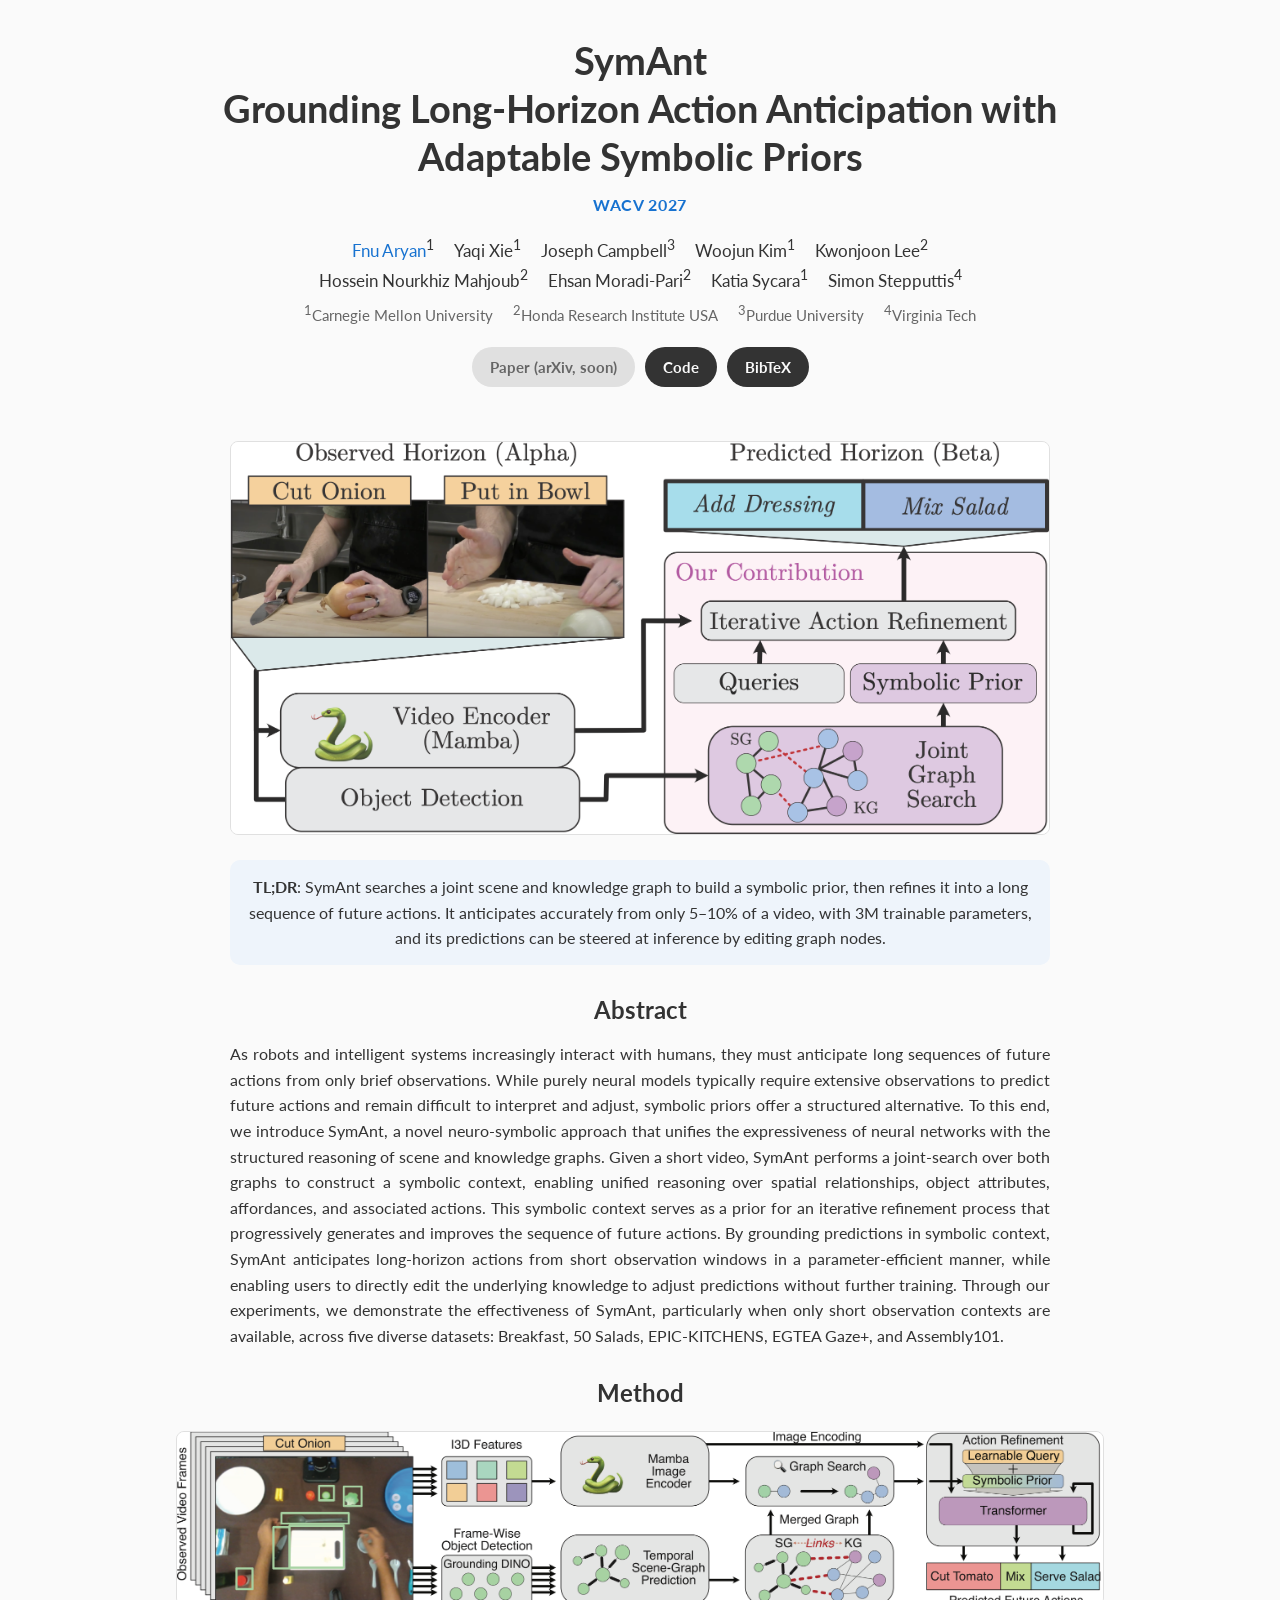
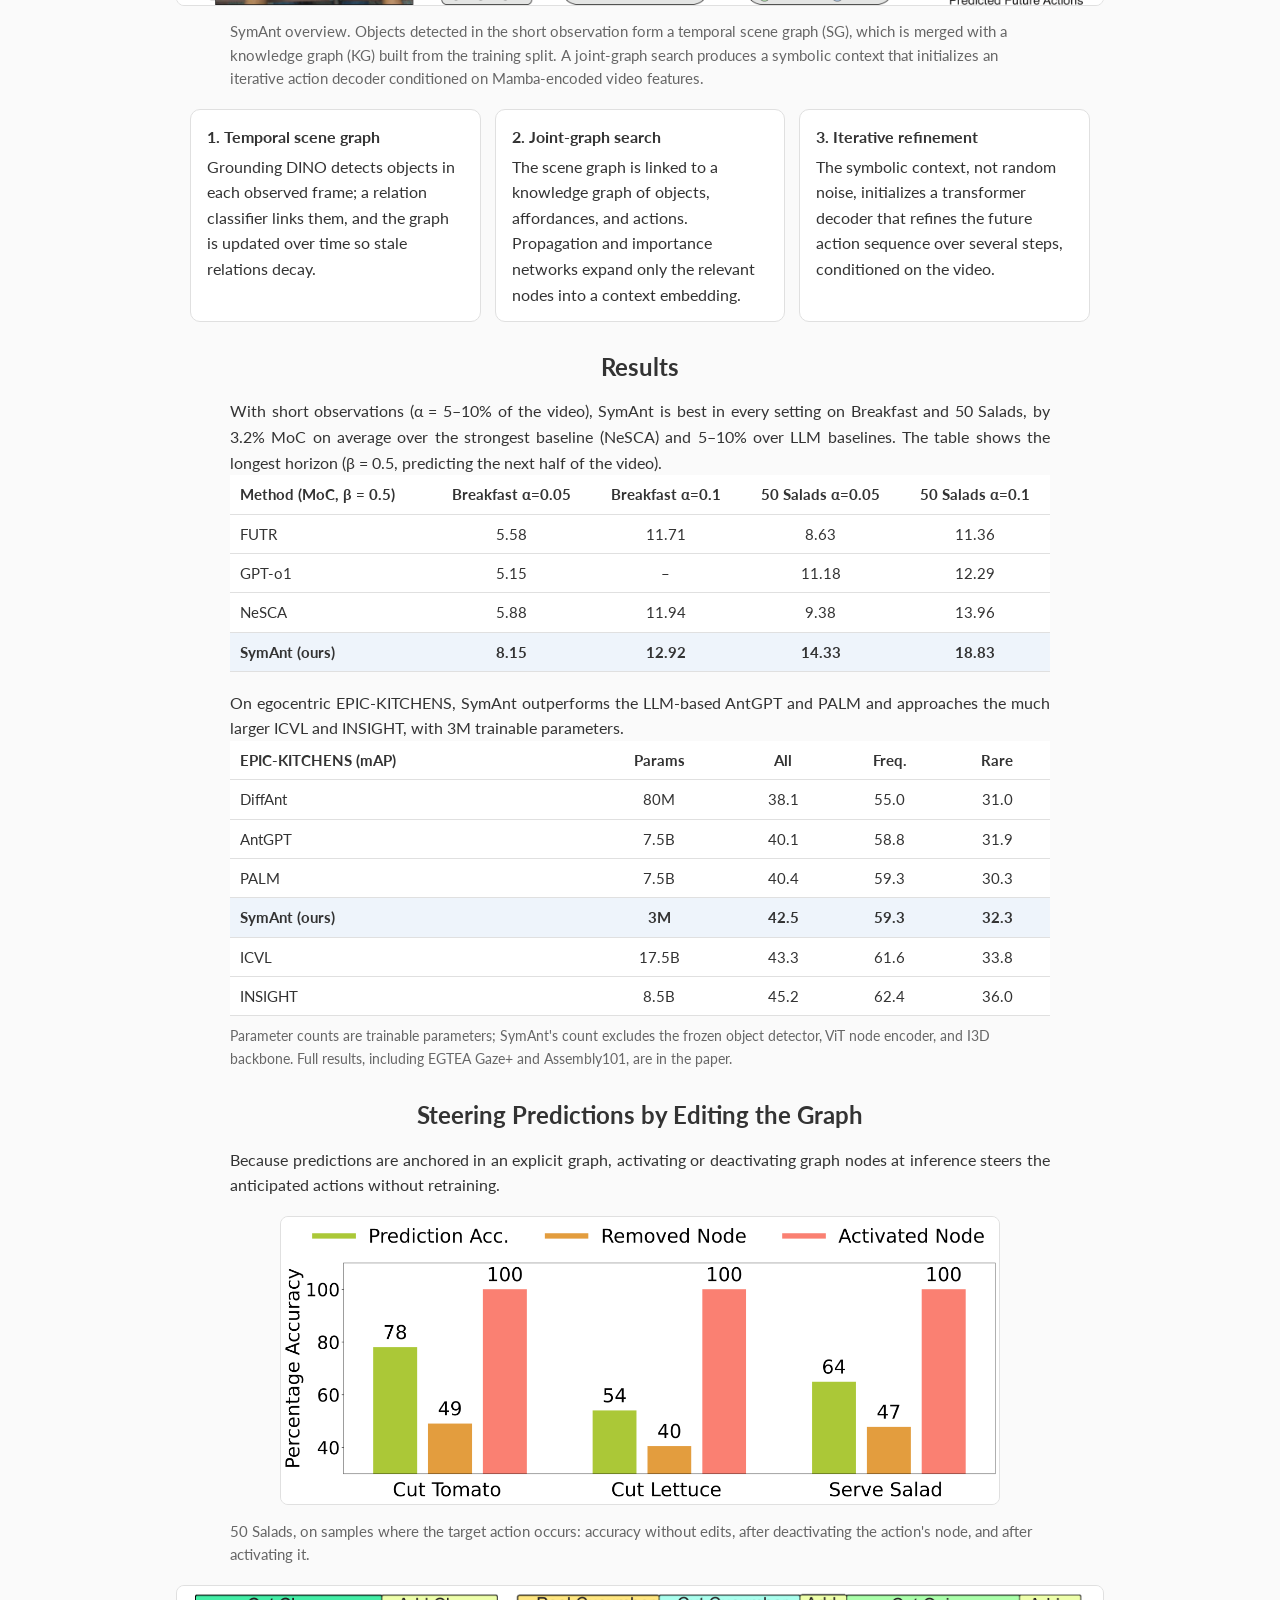
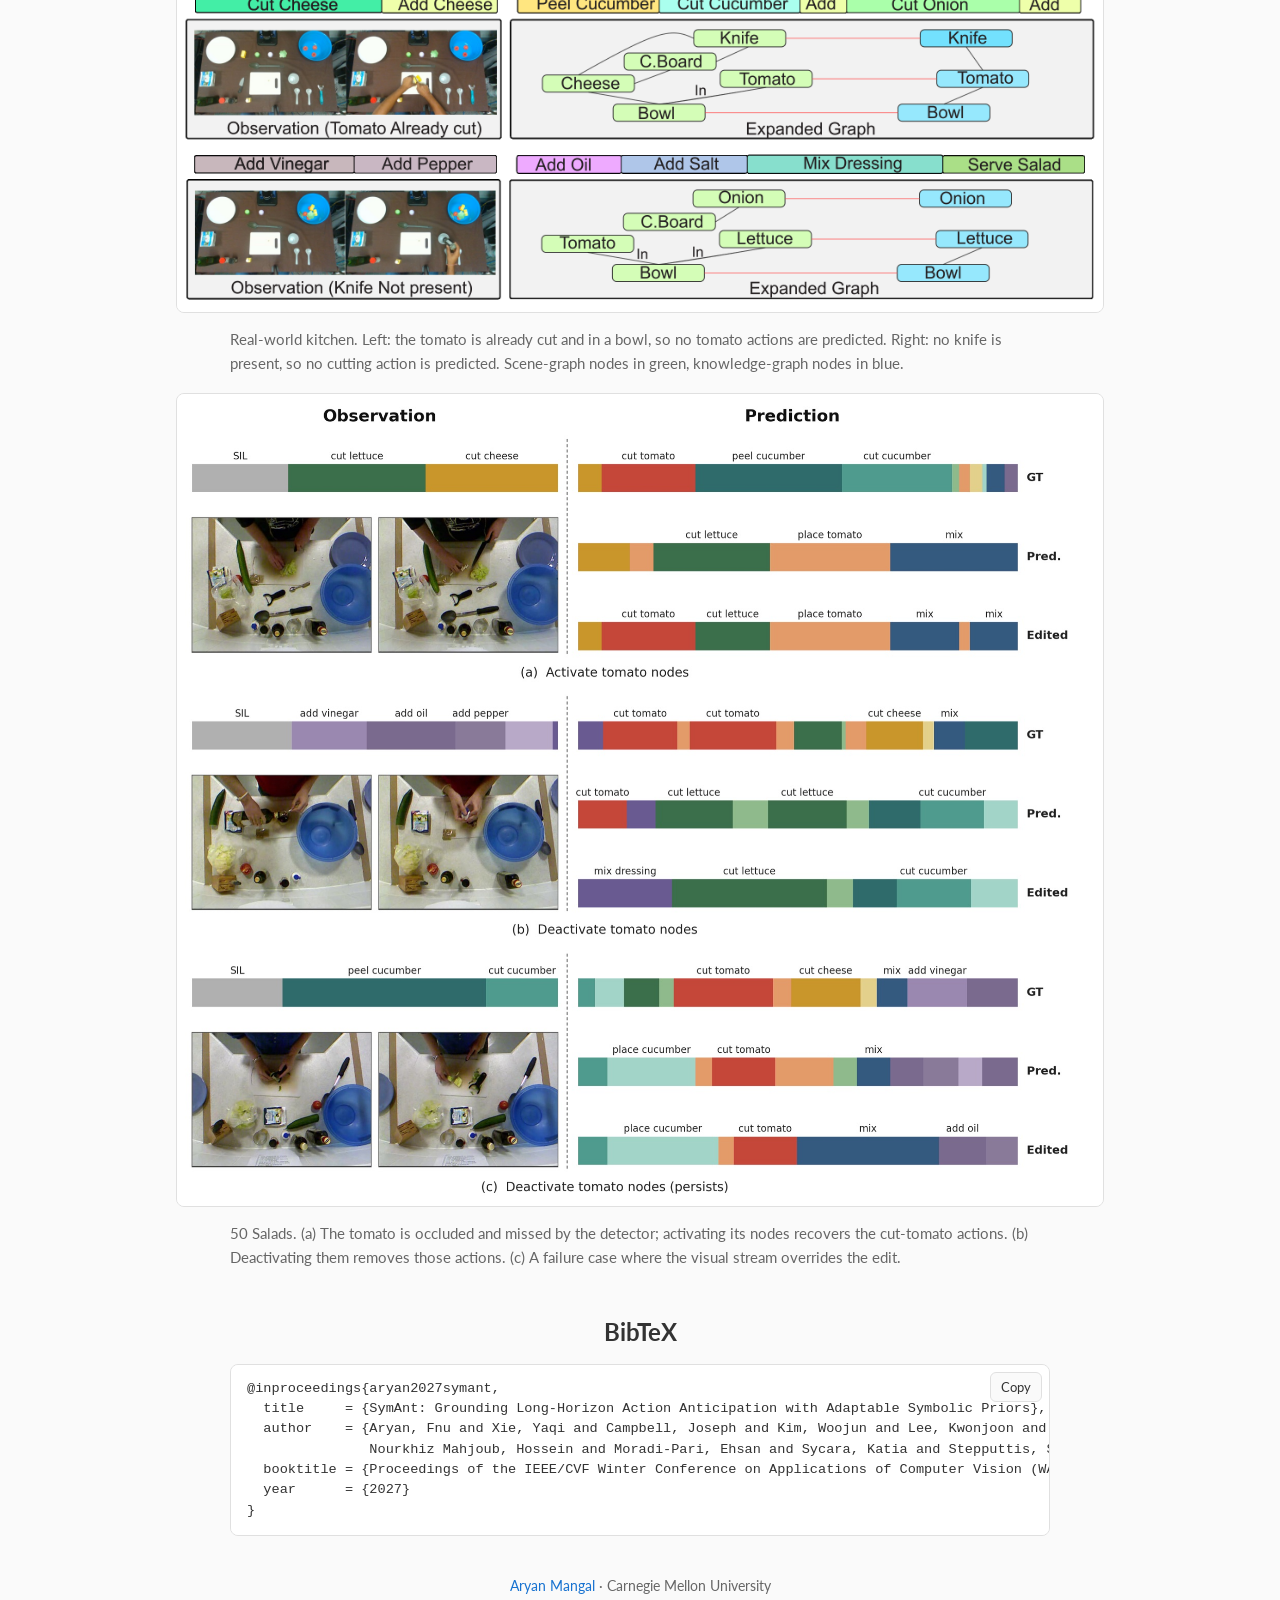
==== symant/index.html @ 1afdf126 "Add SymAnt (WACV 2027) project page Co-Authored-By: Claude Opus 5.5 <noreply@anthropic.com>" ====
<!DOCTYPE html>
<html lang="en">
<head>
	<meta charset="UTF-8">
	<meta name="viewport" content="width=device-width, initial-scale=1.0">
	<title>SymAnt: Grounding Long-Horizon Action Anticipation with Adaptable Symbolic Priors</title>
	<meta name="description" content="SymAnt (WACV 2027): a neuro-symbolic approach that searches a joint scene and knowledge graph to anticipate long sequences of future actions from short video observations, with only 3M trainable parameters.">
	<meta name="author" content="Fnu Aryan">
	<link rel="canonical" href="https://aryanmangal769.github.io/symant/">
	<meta property="og:type" content="website">
	<meta property="og:title" content="SymAnt: Grounding Long-Horizon Action Anticipation with Adaptable Symbolic Priors">
	<meta property="og:description" content="Neuro-symbolic long-horizon action anticipation from short observations. WACV 2027.">
	<meta property="og:url" content="https://aryanmangal769.github.io/symant/">
	<meta property="og:image" content="https://aryanmangal769.github.io/symant/static/overview.png">
	<meta name="twitter:card" content="summary_large_image">
	<link rel="icon" type="image/png" sizes="32x32" href="../assets/documents/imgs/favicon-32.png?v=4">
	<link rel="stylesheet" href="https://fonts.googleapis.com/css2?family=Lato:ital,wght@0,400;0,700;1,400&display=swap">
	<style>
		:root {
			--bg: #fafafa;
			--surface: #ffffff;
			--text: #333333;
			--muted: #666666;
			--border: #e0e0e0;
			--link: #1772d0;
			--hover: #f09228;
			--accent-bg: #eef4fb;
		}
		@media (prefers-color-scheme: dark) {
			:root {
				--bg: #16181b;
				--surface: #1f2226;
				--text: #e3e3e3;
				--muted: #a0a4a8;
				--border: #33373c;
				--link: #6fb1ff;
				--hover: #f5a54a;
				--accent-bg: #1d2a38;
			}
		}
		* { box-sizing: border-box; }
		body {
			margin: 0;
			background: var(--bg);
			color: var(--text);
			font-family: 'Lato', Verdana, Helvetica, sans-serif;
			font-size: 16px;
			line-height: 1.6;
			-webkit-font-smoothing: antialiased;
		}
		a { color: var(--link); text-decoration: none; }
		a:hover { color: var(--hover); }
		.wrap { max-width: 960px; margin: 0 auto; padding: 0 16px; }
		header { text-align: center; padding: 36px 0 8px; }
		h1 { font-size: clamp(1.6rem, 3.6vw, 2.4rem); line-height: 1.25; margin: 0 0 12px; }
		h1 .name { display: block; }
		.venue { display: inline-block; font-weight: 700; color: var(--link); letter-spacing: 0.04em; margin-bottom: 16px; }
		.authors { font-size: 1.05rem; margin: 0 auto 6px; max-width: 820px; }
		.authors span { display: inline-block; margin: 0 8px; white-space: nowrap; }
		.affils { color: var(--muted); font-size: 0.95rem; margin-bottom: 20px; }
		.affils span { display: inline-block; margin: 0 8px; }
		.buttons { display: flex; flex-wrap: wrap; gap: 10px; justify-content: center; margin: 8px 0 28px; }
		.btn {
			display: inline-flex; align-items: center; gap: 6px;
			padding: 8px 18px; border-radius: 999px;
			background: var(--text); color: var(--bg); font-weight: 700; font-size: 0.95rem;
		}
		.btn:hover { background: var(--link); color: #fff; }
		.btn.disabled { background: var(--border); color: var(--muted); cursor: default; }
		section { padding: 18px 0 8px; }
		h2 { font-size: 1.5rem; margin: 0 0 12px; text-align: center; }
		.tldr {
			background: var(--accent-bg); border-radius: 10px;
			padding: 14px 18px; margin: 0 auto 8px; max-width: 820px; text-align: center;
		}
		.prose { max-width: 820px; margin: 0 auto; text-align: justify; }
		figure { margin: 18px 0; text-align: center; }
		figure img, figure video {
			max-width: 100%; height: auto; border-radius: 8px;
			background: #fff; border: 1px solid var(--border);
		}
		figcaption { color: var(--muted); font-size: 0.92rem; margin: 8px auto 0; max-width: 820px; text-align: left; }
		.steps { display: grid; grid-template-columns: repeat(auto-fit, minmax(240px, 1fr)); gap: 14px; max-width: 900px; margin: 0 auto; }
		.step { background: var(--surface); border: 1px solid var(--border); border-radius: 10px; padding: 14px 16px; }
		.step b { display: block; margin-bottom: 4px; }
		.table-wrap { overflow-x: auto; max-width: 820px; margin: 0 auto; }
		table { border-collapse: collapse; width: 100%; font-size: 0.95rem; background: var(--surface); }
		th, td { padding: 7px 10px; border-bottom: 1px solid var(--border); text-align: center; white-space: nowrap; }
		th:first-child, td:first-child { text-align: left; }
		thead th { font-weight: 700; }
		tr.ours td { font-weight: 700; background: var(--accent-bg); }
		.note { color: var(--muted); font-size: 0.9rem; max-width: 820px; margin: 8px auto 0; }
		pre {
			background: var(--surface); border: 1px solid var(--border); border-radius: 8px;
			padding: 14px 16px; overflow-x: auto; font-size: 0.85rem; line-height: 1.5; margin: 0;
		}
		.bib { position: relative; max-width: 820px; margin: 0 auto; }
		.copy {
			position: absolute; top: 8px; right: 8px; font: inherit; font-size: 0.8rem;
			padding: 4px 10px; border-radius: 6px; border: 1px solid var(--border);
			background: var(--bg); color: var(--text); cursor: pointer;
		}
		footer { text-align: center; color: var(--muted); font-size: 0.85rem; padding: 32px 0; }
	</style>
</head>
<body>
	<div class="wrap">
		<header>
			<h1><span class="name">SymAnt</span>Grounding Long-Horizon Action Anticipation with Adaptable Symbolic Priors</h1>
			<div class="venue">WACV 2027</div>
			<div class="authors">
				<span><a href="../">Fnu Aryan</a><sup>1</sup></span>
				<span>Yaqi Xie<sup>1</sup></span>
				<span>Joseph Campbell<sup>3</sup></span>
				<span>Woojun Kim<sup>1</sup></span>
				<span>Kwonjoon Lee<sup>2</sup></span>
				<span>Hossein Nourkhiz Mahjoub<sup>2</sup></span>
				<span>Ehsan Moradi-Pari<sup>2</sup></span>
				<span>Katia Sycara<sup>1</sup></span>
				<span>Simon Stepputtis<sup>4</sup></span>
			</div>
			<div class="affils">
				<span><sup>1</sup>Carnegie Mellon University</span>
				<span><sup>2</sup>Honda Research Institute USA</span>
				<span><sup>3</sup>Purdue University</span>
				<span><sup>4</sup>Virginia Tech</span>
			</div>
			<div class="buttons">
				<span class="btn disabled" title="arXiv link coming soon">Paper (arXiv, soon)</span>
				<a class="btn" href="https://github.com/aryanmangal769/SymAnt-Neurosymbolic-diffusion-models/tree/master" target="_blank" rel="noopener">Code</a>
				<a class="btn" href="#bibtex">BibTeX</a>
			</div>
		</header>

		<figure>
			<img src="static/teaser.png" alt="SymAnt at a glance: from two observed frames (cut onion, put in bowl), a Mamba video encoder and object detection feed a joint scene- and knowledge-graph search whose symbolic prior drives iterative action refinement to predict add dressing and mix salad." style="max-width:min(100%, 820px)">
		</figure>

		<div class="tldr">
			<b>TL;DR</b>: SymAnt searches a joint scene and knowledge graph to build a symbolic prior, then refines it into a long sequence of future actions. It anticipates accurately from only 5&ndash;10% of a video, with 3M trainable parameters, and its predictions can be steered at inference by editing graph nodes.
		</div>

		<section id="abstract">
			<h2>Abstract</h2>
			<p class="prose">As robots and intelligent systems increasingly interact with humans, they must anticipate long sequences of future actions from only brief observations. While purely neural models typically require extensive observations to predict future actions and remain difficult to interpret and adjust, symbolic priors offer a structured alternative. To this end, we introduce SymAnt, a novel neuro-symbolic approach that unifies the expressiveness of neural networks with the structured reasoning of scene and knowledge graphs. Given a short video, SymAnt performs a joint-search over both graphs to construct a symbolic context, enabling unified reasoning over spatial relationships, object attributes, affordances, and associated actions. This symbolic context serves as a prior for an iterative refinement process that progressively generates and improves the sequence of future actions. By grounding predictions in symbolic context, SymAnt anticipates long-horizon actions from short observation windows in a parameter-efficient manner, while enabling users to directly edit the underlying knowledge to adjust predictions without further training. Through our experiments, we demonstrate the effectiveness of SymAnt, particularly when only short observation contexts are available, across five diverse datasets: Breakfast, 50 Salads, EPIC-KITCHENS, EGTEA Gaze+, and Assembly101.</p>
		</section>

		<section id="method">
			<h2>Method</h2>
			<figure>
				<img src="static/overview.png" alt="SymAnt architecture: a Mamba video encoder, a temporal scene graph merged with a knowledge graph, joint-graph search producing a symbolic prior, and an iterative action decoder." loading="lazy">
				<figcaption>SymAnt overview. Objects detected in the short observation form a temporal scene graph (SG), which is merged with a knowledge graph (KG) built from the training split. A joint-graph search produces a symbolic context that initializes an iterative action decoder conditioned on Mamba-encoded video features.</figcaption>
			</figure>
			<div class="steps">
				<div class="step"><b>1. Temporal scene graph</b>Grounding DINO detects objects in each observed frame; a relation classifier links them, and the graph is updated over time so stale relations decay.</div>
				<div class="step"><b>2. Joint-graph search</b>The scene graph is linked to a knowledge graph of objects, affordances, and actions. Propagation and importance networks expand only the relevant nodes into a context embedding.</div>
				<div class="step"><b>3. Iterative refinement</b>The symbolic context, not random noise, initializes a transformer decoder that refines the future action sequence over several steps, conditioned on the video.</div>
			</div>
		</section>

		<section id="results">
			<h2>Results</h2>
			<p class="prose">With short observations (&alpha; = 5&ndash;10% of the video), SymAnt is best in every setting on Breakfast and 50 Salads, by 3.2% MoC on average over the strongest baseline (NeSCA) and 5&ndash;10% over LLM baselines. The table shows the longest horizon (&beta; = 0.5, predicting the next half of the video).</p>
			<div class="table-wrap">
				<table>
					<thead>
						<tr><th>Method (MoC, &beta; = 0.5)</th><th>Breakfast &alpha;=0.05</th><th>Breakfast &alpha;=0.1</th><th>50 Salads &alpha;=0.05</th><th>50 Salads &alpha;=0.1</th></tr>
					</thead>
					<tbody>
						<tr><td>FUTR</td><td>5.58</td><td>11.71</td><td>8.63</td><td>11.36</td></tr>
						<tr><td>GPT-o1</td><td>5.15</td><td>&ndash;</td><td>11.18</td><td>12.29</td></tr>
						<tr><td>NeSCA</td><td>5.88</td><td>11.94</td><td>9.38</td><td>13.96</td></tr>
						<tr class="ours"><td>SymAnt (ours)</td><td>8.15</td><td>12.92</td><td>14.33</td><td>18.83</td></tr>
					</tbody>
				</table>
			</div>
			<p class="prose" style="margin-top:18px">On egocentric EPIC-KITCHENS, SymAnt outperforms the LLM-based AntGPT and PALM and approaches the much larger ICVL and INSIGHT, with 3M trainable parameters.</p>
			<div class="table-wrap">
				<table>
					<thead>
						<tr><th>EPIC-KITCHENS (mAP)</th><th>Params</th><th>All</th><th>Freq.</th><th>Rare</th></tr>
					</thead>
					<tbody>
						<tr><td>DiffAnt</td><td>80M</td><td>38.1</td><td>55.0</td><td>31.0</td></tr>
						<tr><td>AntGPT</td><td>7.5B</td><td>40.1</td><td>58.8</td><td>31.9</td></tr>
						<tr><td>PALM</td><td>7.5B</td><td>40.4</td><td>59.3</td><td>30.3</td></tr>
						<tr class="ours"><td>SymAnt (ours)</td><td>3M</td><td>42.5</td><td>59.3</td><td>32.3</td></tr>
						<tr><td>ICVL</td><td>17.5B</td><td>43.3</td><td>61.6</td><td>33.8</td></tr>
						<tr><td>INSIGHT</td><td>8.5B</td><td>45.2</td><td>62.4</td><td>36.0</td></tr>
					</tbody>
				</table>
			</div>
			<p class="note">Parameter counts are trainable parameters; SymAnt's count excludes the frozen object detector, ViT node encoder, and I3D backbone. Full results, including EGTEA Gaze+ and Assembly101, are in the paper.</p>
		</section>

		<section id="editing">
			<h2>Steering Predictions by Editing the Graph</h2>
			<p class="prose">Because predictions are anchored in an explicit graph, activating or deactivating graph nodes at inference steers the anticipated actions without retraining.</p>
			<figure>
				<img src="static/editing_chart.png" alt="Bar chart: anticipation accuracy for Cut Tomato, Cut Lettuce, and Serve Salad without edits, with the node removed, and with the node activated." loading="lazy" style="max-width:min(100%, 720px)">
				<figcaption>50 Salads, on samples where the target action occurs: accuracy without edits, after deactivating the action's node, and after activating it.</figcaption>
			</figure>
			<figure>
				<img src="static/realworld.png" alt="Real-world kitchen examples: a tomato already cut in a bowl, and a scene without a knife, with the relevant parts of the expanded joint graph and the predicted actions." loading="lazy">
				<figcaption>Real-world kitchen. Left: the tomato is already cut and in a bowl, so no tomato actions are predicted. Right: no knife is present, so no cutting action is predicted. Scene-graph nodes in green, knowledge-graph nodes in blue.</figcaption>
			</figure>
			<figure>
				<img src="static/qual_50salads.jpg" alt="50 Salads examples with ground truth, prediction, and prediction after editing the tomato nodes of the joint graph." loading="lazy">
				<figcaption>50 Salads. (a) The tomato is occluded and missed by the detector; activating its nodes recovers the cut-tomato actions. (b) Deactivating them removes those actions. (c) A failure case where the visual stream overrides the edit.</figcaption>
			</figure>
		</section>

		<section id="bibtex">
			<h2>BibTeX</h2>
			<div class="bib">
				<button class="copy" type="button" onclick="copyBib(this)">Copy</button>
				<pre id="bibtex-text">@inproceedings{aryan2027symant,
  title     = {SymAnt: Grounding Long-Horizon Action Anticipation with Adaptable Symbolic Priors},
  author    = {Aryan, Fnu and Xie, Yaqi and Campbell, Joseph and Kim, Woojun and Lee, Kwonjoon and
               Nourkhiz Mahjoub, Hossein and Moradi-Pari, Ehsan and Sycara, Katia and Stepputtis, Simon},
  booktitle = {Proceedings of the IEEE/CVF Winter Conference on Applications of Computer Vision (WACV)},
  year      = {2027}
}</pre>
			</div>
		</section>

		<footer>
			<a href="../">Aryan Mangal</a> &middot; Carnegie Mellon University
		</footer>
	</div>
	<script>
		function copyBib(btn) {
			const text = document.getElementById('bibtex-text').innerText;
			navigator.clipboard.writeText(text).then(() => {
				btn.textContent = 'Copied';
				setTimeout(() => { btn.textContent = 'Copy'; }, 1500);
			});
		}
	</script>
</body>
</html>
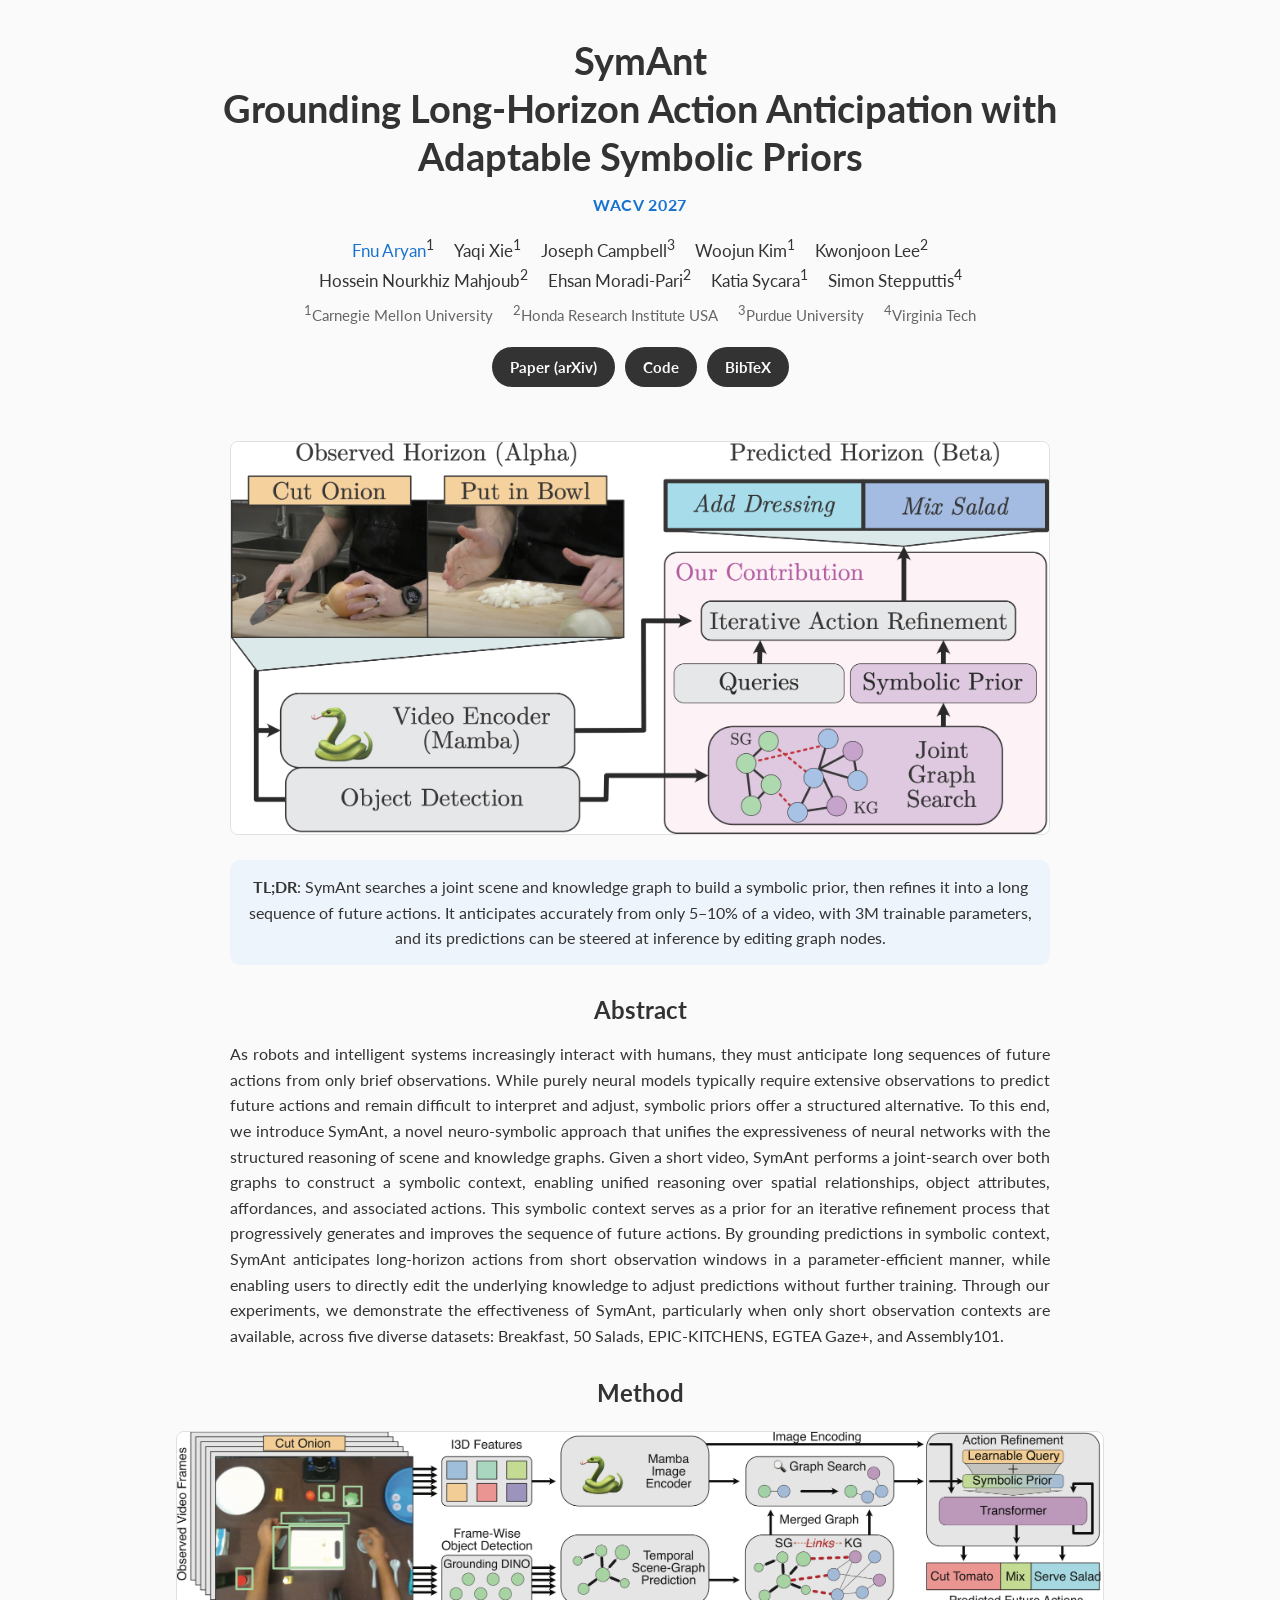
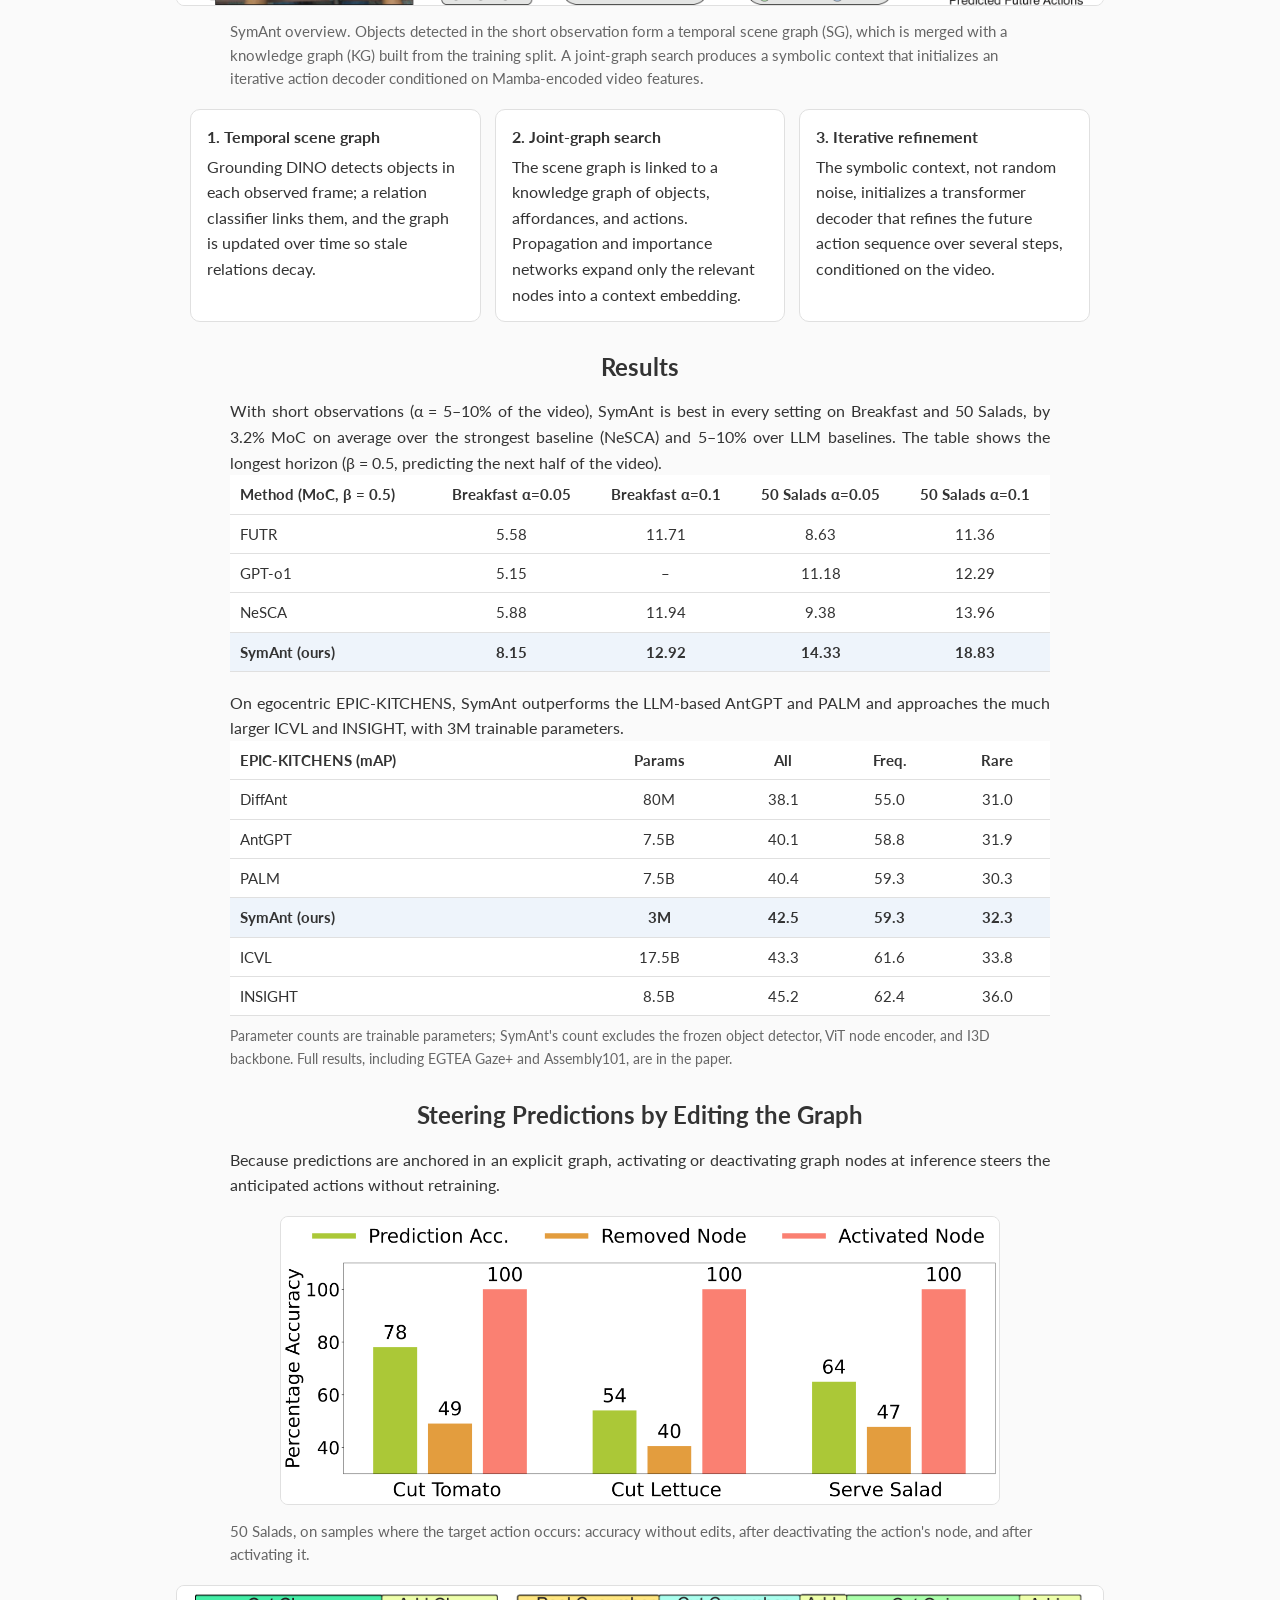
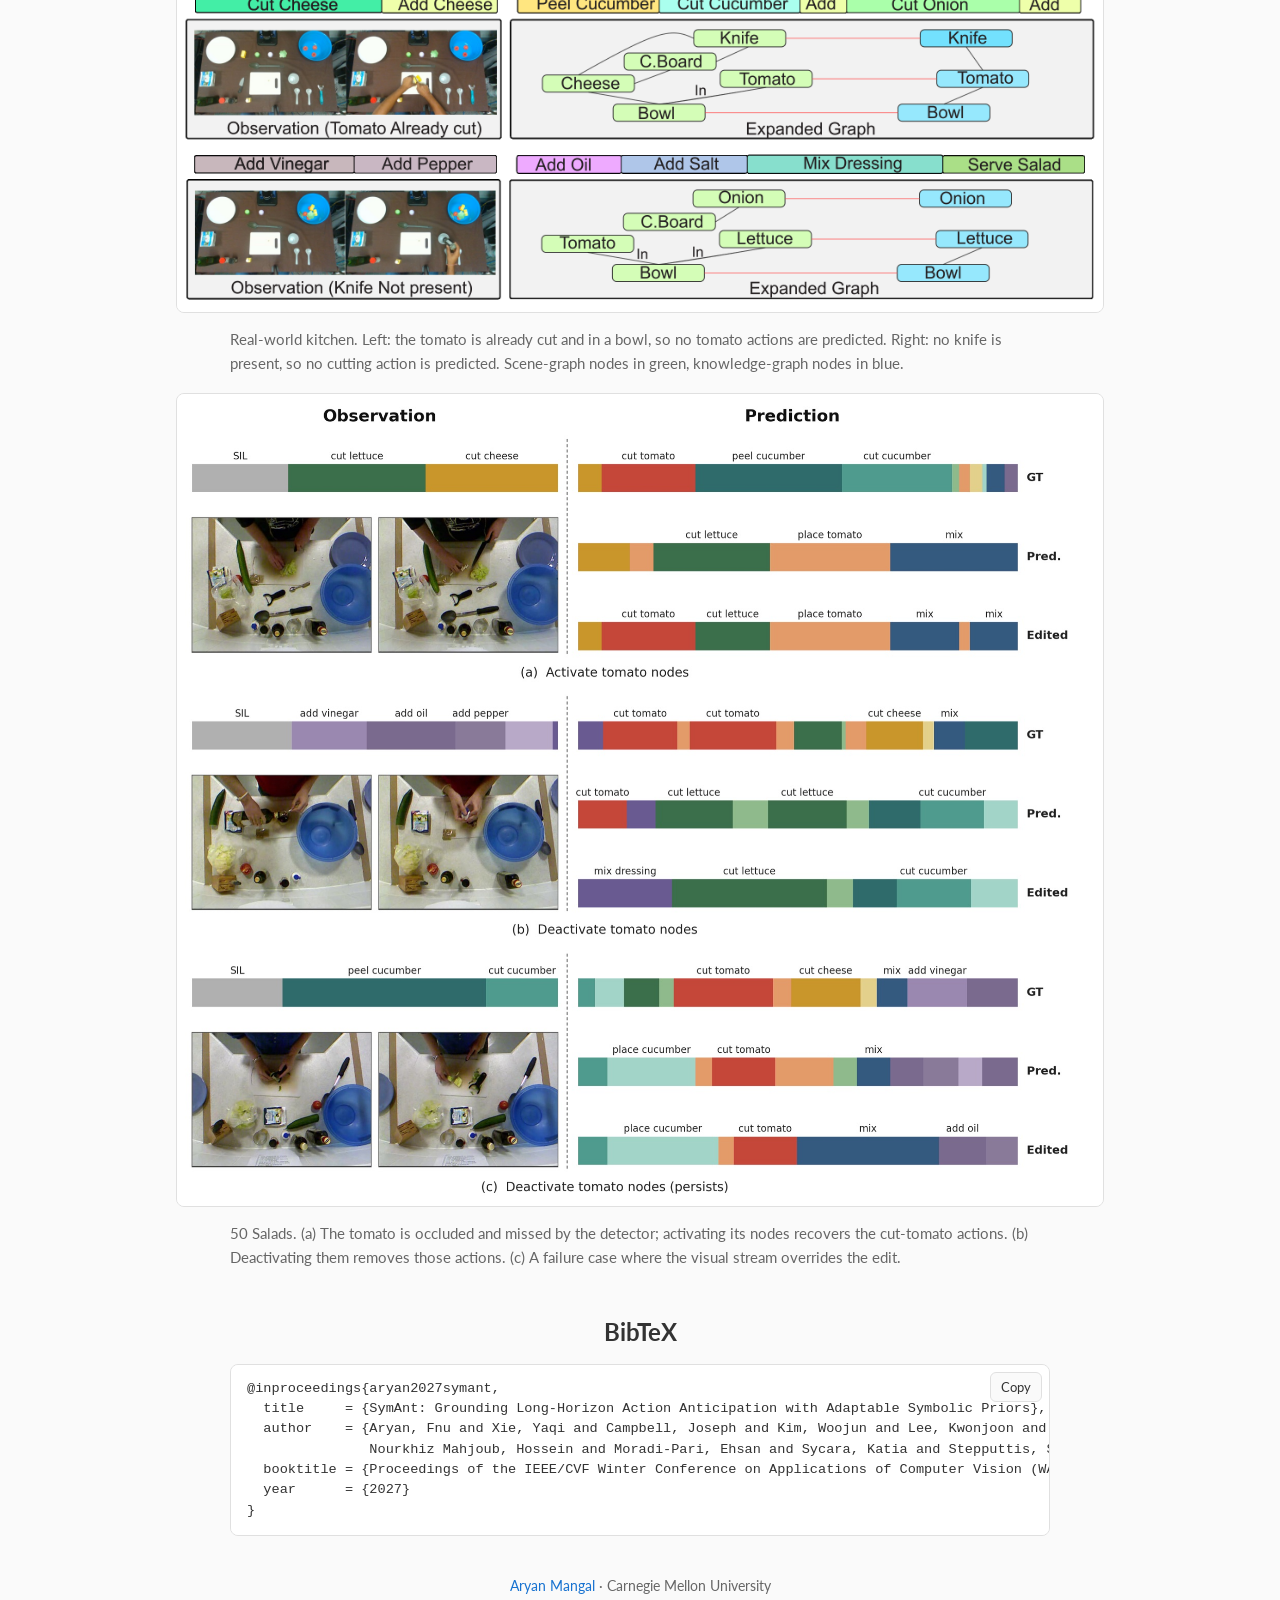
==== commit f49faf6b: "SymAnt page: link Paper button to arXiv 2610.40632 Co-Authored-By: Claude Opus 5.5 <noreply@anthropi" ====
--- a/symant/index.html
+++ b/symant/index.html
@@ -126,7 +126,7 @@
 				<span><sup>4</sup>Virginia Tech</span>
 			</div>
 			<div class="buttons">
-				<span class="btn disabled" title="arXiv link coming soon">Paper (arXiv, soon)</span>
+				<a class="btn" href="https://arxiv.org/pdf/2610.40632" target="_blank" rel="noopener">Paper (arXiv)</a>
 				<a class="btn" href="https://github.com/aryanmangal769/SymAnt-Neurosymbolic-diffusion-models/tree/master" target="_blank" rel="noopener">Code</a>
 				<a class="btn" href="#bibtex">BibTeX</a>
 			</div>
